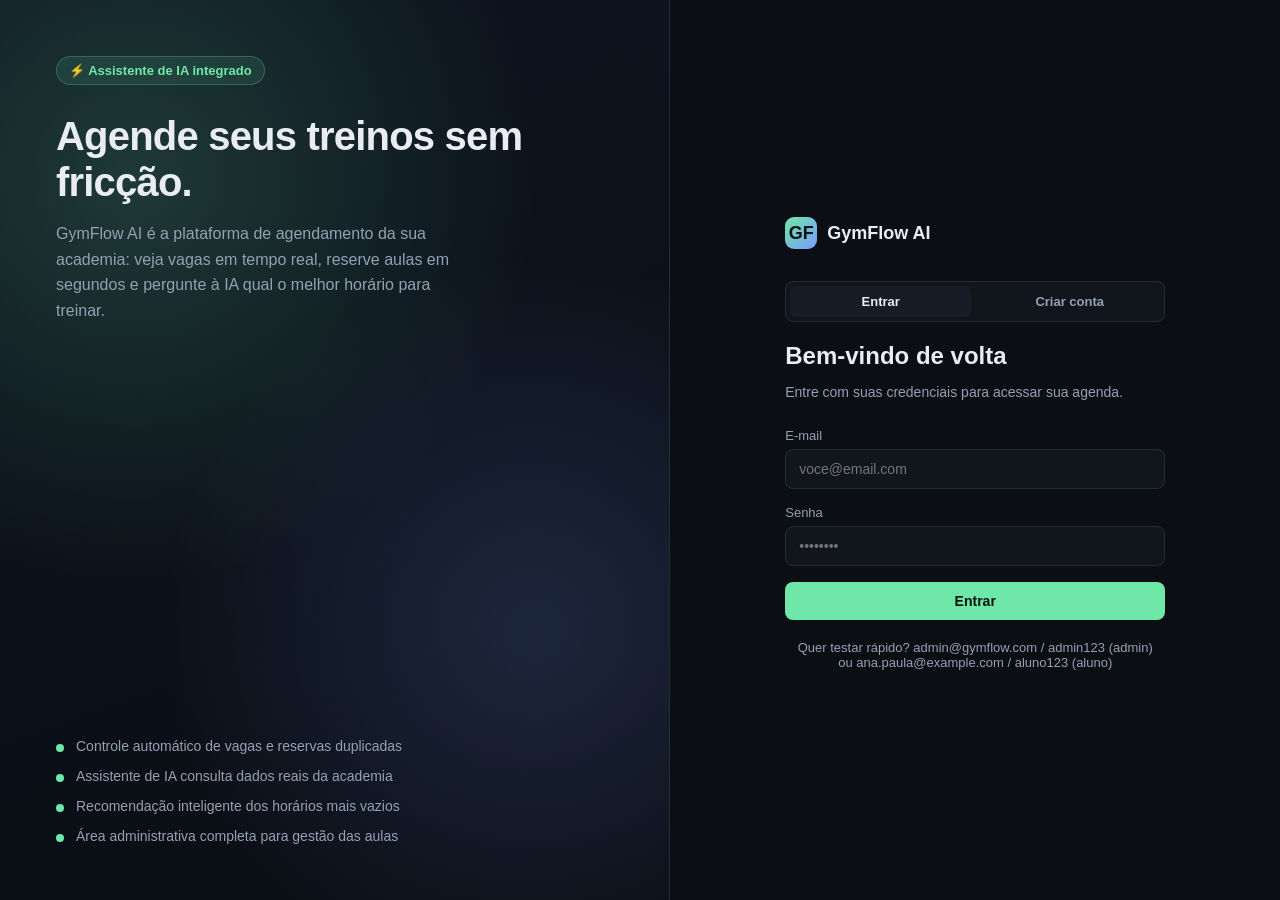
==== frontend/index.html @ c5253ece "Cria projeto GymFlow AI: sistema de agendamento para academias com IA Backend FastAPI + SQLAlchemy +" ====
<!DOCTYPE html>
<html lang="pt-BR">
<head>
  <meta charset="UTF-8" />
  <meta name="viewport" content="width=device-width, initial-scale=1.0" />
  <title>GymFlow AI — Entrar</title>
  <link rel="stylesheet" href="css/style.css" />
</head>
<body>
  <div class="auth-shell">
    <div class="auth-visual">
      <div>
        <span class="tag">⚡ Assistente de IA integrado</span>
        <h1>Agende seus treinos sem fricção.</h1>
        <p>
          GymFlow AI é a plataforma de agendamento da sua academia: veja vagas em
          tempo real, reserve aulas em segundos e pergunte à IA qual o melhor
          horário para treinar.
        </p>
      </div>
      <div class="feature-list">
        <div class="item"><span class="dot"></span> Controle automático de vagas e reservas duplicadas</div>
        <div class="item"><span class="dot"></span> Assistente de IA consulta dados reais da academia</div>
        <div class="item"><span class="dot"></span> Recomendação inteligente dos horários mais vazios</div>
        <div class="item"><span class="dot"></span> Área administrativa completa para gestão das aulas</div>
      </div>
    </div>

    <div class="auth-form-side">
      <div class="auth-card">
        <div class="brand">
          <span class="logo">GF</span>
          GymFlow AI
        </div>

        <div class="role-toggle">
          <button type="button" id="tab-login" class="active">Entrar</button>
          <button type="button" id="tab-register">Criar conta</button>
        </div>

        <div id="alert-box"></div>

        <form id="login-form">
          <h2>Bem-vindo de volta</h2>
          <p class="subtitle">Entre com suas credenciais para acessar sua agenda.</p>
          <div class="field">
            <label for="login-email">E-mail</label>
            <input type="email" id="login-email" required placeholder="voce@email.com" />
          </div>
          <div class="field">
            <label for="login-password">Senha</label>
            <input type="password" id="login-password" required placeholder="••••••••" />
          </div>
          <button type="submit" class="btn btn-primary btn-block">Entrar</button>
          <p class="form-footer">
            Quer testar rápido? admin@gymflow.com / admin123 (admin)<br />
            ou ana.paula@example.com / aluno123 (aluno)
          </p>
        </form>

        <form id="register-form" class="hidden">
          <h2>Criar sua conta</h2>
          <p class="subtitle">Cadastre-se como aluno para começar a reservar aulas.</p>
          <div class="field">
            <label for="register-name">Nome completo</label>
            <input type="text" id="register-name" required placeholder="Seu nome" />
          </div>
          <div class="field">
            <label for="register-email">E-mail</label>
            <input type="email" id="register-email" required placeholder="voce@email.com" />
          </div>
          <div class="field">
            <label for="register-password">Senha</label>
            <input type="password" id="register-password" required minlength="6" placeholder="Mínimo 6 caracteres" />
          </div>
          <button type="submit" class="btn btn-primary btn-block">Criar conta</button>
        </form>
      </div>
    </div>
  </div>

  <script src="js/api.js"></script>
  <script src="js/auth.js"></script>
</body>
</html>
---- frontend/css/style.css ----
:root {
  --bg: #0b0f14;
  --bg-soft: #11161d;
  --surface: #161d26;
  --surface-hover: #1c2530;
  --border: #232d3a;
  --text: #e9edf3;
  --text-dim: #93a1b3;
  --text-faint: #5c6a7d;
  --primary: #6ee7a8;
  --primary-strong: #34d399;
  --primary-ink: #04140c;
  --accent: #7c9bff;
  --danger: #ff6b6b;
  --danger-bg: rgba(255, 107, 107, 0.12);
  --warning: #ffb454;
  --radius-sm: 8px;
  --radius: 14px;
  --radius-lg: 20px;
  --shadow: 0 10px 30px rgba(0, 0, 0, 0.35);
  --font: -apple-system, BlinkMacSystemFont, "Segoe UI", Roboto, Helvetica, Arial, sans-serif;
}

* { box-sizing: border-box; }

html, body {
  margin: 0;
  padding: 0;
  background: var(--bg);
  color: var(--text);
  font-family: var(--font);
  min-height: 100vh;
}

a { color: inherit; }

.hidden { display: none !important; }

/* ---------- Layout: auth pages ---------- */
.auth-shell {
  min-height: 100vh;
  display: grid;
  grid-template-columns: 1.1fr 1fr;
}

@media (max-width: 900px) {
  .auth-shell { grid-template-columns: 1fr; }
  .auth-visual { display: none; }
}

.auth-visual {
  background:
    radial-gradient(circle at 20% 20%, rgba(110, 231, 168, 0.18), transparent 45%),
    radial-gradient(circle at 80% 70%, rgba(124, 155, 255, 0.16), transparent 45%),
    linear-gradient(160deg, #0d1420, #0a0e14);
  padding: 56px;
  display: flex;
  flex-direction: column;
  justify-content: space-between;
  border-right: 1px solid var(--border);
}

.auth-visual .tag {
  display: inline-flex;
  gap: 8px;
  align-items: center;
  font-size: 13px;
  font-weight: 600;
  color: var(--primary);
  background: rgba(110, 231, 168, 0.1);
  border: 1px solid rgba(110, 231, 168, 0.25);
  padding: 6px 12px;
  border-radius: 999px;
  width: fit-content;
}

.auth-visual h1 {
  font-size: 40px;
  line-height: 1.15;
  margin: 28px 0 12px;
  letter-spacing: -0.02em;
}

.auth-visual p {
  color: var(--text-dim);
  font-size: 16px;
  max-width: 420px;
  line-height: 1.6;
}

.feature-list {
  display: flex;
  flex-direction: column;
  gap: 14px;
  margin-top: 36px;
}

.feature-list .item {
  display: flex;
  gap: 12px;
  align-items: flex-start;
  color: var(--text-dim);
  font-size: 14px;
}

.feature-list .dot {
  width: 8px; height: 8px; border-radius: 50%;
  background: var(--primary);
  margin-top: 6px;
  flex-shrink: 0;
}

.auth-form-side {
  display: flex;
  align-items: center;
  justify-content: center;
  padding: 40px 24px;
}

.auth-card {
  width: 100%;
  max-width: 380px;
}

.brand {
  display: flex;
  align-items: center;
  gap: 10px;
  font-weight: 700;
  font-size: 18px;
  margin-bottom: 32px;
}

.brand .logo {
  width: 32px; height: 32px;
  border-radius: 9px;
  background: linear-gradient(135deg, var(--primary), var(--accent));
  display: flex; align-items: center; justify-content: center;
  color: var(--primary-ink);
  font-weight: 800;
}

.auth-card h2 { font-size: 24px; margin: 0 0 6px; }
.auth-card .subtitle { color: var(--text-dim); font-size: 14px; margin-bottom: 28px; }

.field { margin-bottom: 16px; }
.field label {
  display: block;
  font-size: 13px;
  color: var(--text-dim);
  margin-bottom: 6px;
  font-weight: 500;
}

input, select, textarea {
  width: 100%;
  background: var(--bg-soft);
  border: 1px solid var(--border);
  color: var(--text);
  padding: 11px 13px;
  border-radius: var(--radius-sm);
  font-size: 14px;
  font-family: inherit;
  outline: none;
  transition: border-color 0.15s ease, box-shadow 0.15s ease;
}

input:focus, select:focus, textarea:focus {
  border-color: var(--primary-strong);
  box-shadow: 0 0 0 3px rgba(52, 211, 153, 0.15);
}

.btn {
  display: inline-flex;
  align-items: center;
  justify-content: center;
  gap: 8px;
  border: none;
  border-radius: var(--radius-sm);
  padding: 11px 18px;
  font-size: 14px;
  font-weight: 600;
  cursor: pointer;
  transition: transform 0.1s ease, opacity 0.15s ease, background 0.15s ease;
  font-family: inherit;
}

.btn:active { transform: scale(0.98); }
.btn-primary { background: var(--primary); color: var(--primary-ink); }
.btn-primary:hover { background: var(--primary-strong); }
.btn-secondary { background: var(--surface); color: var(--text); border: 1px solid var(--border); }
.btn-secondary:hover { background: var(--surface-hover); }
.btn-danger { background: var(--danger-bg); color: var(--danger); border: 1px solid rgba(255,107,107,0.25); }
.btn-danger:hover { background: rgba(255,107,107,0.2); }
.btn-block { width: 100%; }
.btn-sm { padding: 7px 12px; font-size: 13px; }
.btn:disabled { opacity: 0.5; cursor: not-allowed; }

.form-footer {
  margin-top: 20px;
  font-size: 13px;
  color: var(--text-dim);
  text-align: center;
}
.form-footer button {
  background: none; border: none; color: var(--primary); cursor: pointer;
  font-weight: 600; font-size: 13px; font-family: inherit; padding: 0;
}

.alert {
  padding: 10px 13px;
  border-radius: var(--radius-sm);
  font-size: 13px;
  margin-bottom: 16px;
  border: 1px solid transparent;
}
.alert-error { background: var(--danger-bg); color: var(--danger); border-color: rgba(255,107,107,0.25); }
.alert-success { background: rgba(110, 231, 168, 0.1); color: var(--primary); border-color: rgba(110, 231, 168, 0.25); }

.role-toggle {
  display: flex;
  gap: 8px;
  background: var(--bg-soft);
  border: 1px solid var(--border);
  border-radius: var(--radius-sm);
  padding: 4px;
  margin-bottom: 20px;
}
.role-toggle button {
  flex: 1;
  background: none;
  border: none;
  padding: 8px;
  border-radius: 6px;
  color: var(--text-dim);
  font-size: 13px;
  font-weight: 600;
  cursor: pointer;
  font-family: inherit;
}
.role-toggle button.active { background: var(--surface); color: var(--text); }

/* ---------- App shell (dashboard/admin) ---------- */
.app-shell { display: grid; grid-template-columns: 240px 1fr; min-height: 100vh; }
@media (max-width: 860px) { .app-shell { grid-template-columns: 1fr; } .sidebar { display: none; } }

.sidebar {
  background: var(--bg-soft);
  border-right: 1px solid var(--border);
  padding: 24px 16px;
  display: flex;
  flex-direction: column;
  gap: 6px;
}

.sidebar .brand { padding: 0 8px; margin-bottom: 28px; }

.nav-link {
  display: flex;
  align-items: center;
  gap: 10px;
  padding: 10px 12px;
  border-radius: var(--radius-sm);
  color: var(--text-dim);
  font-size: 14px;
  font-weight: 500;
  cursor: pointer;
  border: none;
  background: none;
  text-align: left;
  width: 100%;
  font-family: inherit;
}
.nav-link:hover { background: var(--surface); color: var(--text); }
.nav-link.active { background: var(--surface); color: var(--primary); }

.sidebar-footer {
  margin-top: auto;
  border-top: 1px solid var(--border);
  padding-top: 16px;
  display: flex;
  flex-direction: column;
  gap: 10px;
}

.user-chip {
  display: flex;
  align-items: center;
  gap: 10px;
  padding: 8px;
  font-size: 13px;
}
.avatar {
  width: 32px; height: 32px; border-radius: 50%;
  background: linear-gradient(135deg, var(--accent), var(--primary));
  display: flex; align-items: center; justify-content: center;
  font-weight: 700; font-size: 13px; color: #0a0e14; flex-shrink: 0;
}
.user-chip .name { font-weight: 600; color: var(--text); }
.user-chip .role { color: var(--text-faint); font-size: 12px; text-transform: capitalize; }

.main {
  padding: 32px 40px;
  max-width: 1200px;
  width: 100%;
}
@media (max-width: 640px) { .main { padding: 20px; } }

.topbar {
  display: flex;
  justify-content: space-between;
  align-items: flex-start;
  margin-bottom: 28px;
  flex-wrap: wrap;
  gap: 16px;
}
.topbar h1 { font-size: 26px; margin: 0 0 4px; letter-spacing: -0.01em; }
.topbar p { color: var(--text-dim); margin: 0; font-size: 14px; }

.stat-grid {
  display: grid;
  grid-template-columns: repeat(auto-fit, minmax(180px, 1fr));
  gap: 16px;
  margin-bottom: 28px;
}
.stat-card {
  background: var(--surface);
  border: 1px solid var(--border);
  border-radius: var(--radius);
  padding: 18px 20px;
}
.stat-card .label { color: var(--text-dim); font-size: 13px; margin-bottom: 8px; }
.stat-card .value { font-size: 28px; font-weight: 700; letter-spacing: -0.02em; }
.stat-card .value.accent { color: var(--primary); }

.filters {
  display: flex;
  gap: 10px;
  flex-wrap: wrap;
  margin-bottom: 22px;
}
.filters select, .filters input { width: auto; min-width: 160px; }

.class-grid {
  display: grid;
  grid-template-columns: repeat(auto-fill, minmax(280px, 1fr));
  gap: 16px;
}

.card {
  background: var(--surface);
  border: 1px solid var(--border);
  border-radius: var(--radius);
  padding: 20px;
}

.class-card { display: flex; flex-direction: column; gap: 12px; }
.class-card .top-row { display: flex; justify-content: space-between; align-items: flex-start; gap: 10px; }
.class-card .category-badge {
  font-size: 11px; font-weight: 700; text-transform: uppercase; letter-spacing: 0.04em;
  color: var(--accent); background: rgba(124, 155, 255, 0.12);
  padding: 4px 9px; border-radius: 999px;
}
.class-card h3 { margin: 0; font-size: 17px; }
.class-card .meta { color: var(--text-dim); font-size: 13px; display: flex; flex-direction: column; gap: 4px; }
.class-card .meta span { display: flex; align-items: center; gap: 6px; }

.spots-indicator { display: flex; align-items: center; gap: 8px; font-size: 13px; }
.spots-bar { flex: 1; height: 6px; border-radius: 999px; background: var(--bg-soft); overflow: hidden; }
.spots-bar-fill { height: 100%; border-radius: 999px; background: var(--primary); transition: width 0.2s ease; }
.spots-bar-fill.warn { background: var(--warning); }
.spots-bar-fill.full { background: var(--danger); }
.spots-label { color: var(--text-dim); white-space: nowrap; font-variant-numeric: tabular-nums; }

.badge { font-size: 11px; font-weight: 700; padding: 3px 8px; border-radius: 999px; }
.badge-full { background: var(--danger-bg); color: var(--danger); }
.badge-confirmed { background: rgba(110,231,168,0.12); color: var(--primary); }
.badge-cancelled { background: var(--bg-soft); color: var(--text-faint); }

.empty-state {
  text-align: center;
  padding: 60px 20px;
  color: var(--text-dim);
}
.empty-state .icon { font-size: 36px; margin-bottom: 12px; }

.list { display: flex; flex-direction: column; gap: 12px; }
.list-item {
  background: var(--surface);
  border: 1px solid var(--border);
  border-radius: var(--radius);
  padding: 16px 20px;
  display: flex;
  justify-content: space-between;
  align-items: center;
  gap: 16px;
  flex-wrap: wrap;
}
.list-item .info h4 { margin: 0 0 4px; font-size: 15px; }
.list-item .info p { margin: 0; color: var(--text-dim); font-size: 13px; }

/* ---------- Chat ---------- */
.chat-shell {
  background: var(--surface);
  border: 1px solid var(--border);
  border-radius: var(--radius-lg);
  display: flex;
  flex-direction: column;
  height: 70vh;
  max-height: 640px;
  overflow: hidden;
}
.chat-messages {
  flex: 1;
  overflow-y: auto;
  padding: 24px;
  display: flex;
  flex-direction: column;
  gap: 16px;
}
.msg { display: flex; gap: 10px; max-width: 82%; }
.msg.user { align-self: flex-end; flex-direction: row-reverse; }
.msg .avatar { width: 28px; height: 28px; font-size: 11px; }
.msg .bubble {
  padding: 12px 15px;
  border-radius: 14px;
  font-size: 14px;
  line-height: 1.55;
  white-space: pre-wrap;
}
.msg.assistant .bubble { background: var(--bg-soft); border: 1px solid var(--border); border-top-left-radius: 4px; }
.msg.user .bubble { background: var(--primary); color: var(--primary-ink); border-top-right-radius: 4px; font-weight: 500; }
.msg .tools-used { font-size: 11px; color: var(--text-faint); margin-top: 6px; }

.chat-suggestions {
  display: flex;
  gap: 8px;
  flex-wrap: wrap;
  padding: 0 24px 16px;
}
.chip {
  background: var(--bg-soft);
  border: 1px solid var(--border);
  color: var(--text-dim);
  padding: 7px 12px;
  border-radius: 999px;
  font-size: 12px;
  cursor: pointer;
  font-family: inherit;
}
.chip:hover { color: var(--text); border-color: var(--primary-strong); }

.chat-input-row {
  display: flex;
  gap: 10px;
  padding: 16px 20px;
  border-top: 1px solid var(--border);
}
.chat-input-row input { flex: 1; }

/* ---------- Tabs ---------- */
.tabs { display: flex; gap: 4px; border-bottom: 1px solid var(--border); margin-bottom: 24px; }
.tab-btn {
  background: none; border: none; color: var(--text-dim);
  padding: 10px 16px; font-size: 14px; font-weight: 500; cursor: pointer;
  border-bottom: 2px solid transparent; font-family: inherit;
}
.tab-btn.active { color: var(--text); border-color: var(--primary); }

/* ---------- Admin forms ---------- */
.form-grid { display: grid; grid-template-columns: repeat(auto-fit, minmax(200px, 1fr)); gap: 14px; }
.form-card { margin-bottom: 24px; }
.form-card h3 { margin: 0 0 4px; font-size: 16px; }
.form-card .desc { color: var(--text-dim); font-size: 13px; margin: 0 0 18px; }
.form-actions { margin-top: 6px; display: flex; justify-content: flex-end; }

table { width: 100%; border-collapse: collapse; font-size: 13px; }
th { text-align: left; color: var(--text-dim); font-weight: 600; padding: 10px 12px; border-bottom: 1px solid var(--border); }
td { padding: 10px 12px; border-bottom: 1px solid var(--border); }
tr:last-child td { border-bottom: none; }

.loading { color: var(--text-faint); font-size: 13px; padding: 20px 0; }

.toast-container { position: fixed; top: 20px; right: 20px; display: flex; flex-direction: column; gap: 10px; z-index: 100; }
.toast {
  background: var(--surface); border: 1px solid var(--border); border-radius: var(--radius-sm);
  padding: 12px 16px; font-size: 13px; box-shadow: var(--shadow); min-width: 220px;
  animation: toast-in 0.2s ease;
}
.toast.error { border-color: rgba(255,107,107,0.4); color: var(--danger); }
.toast.success { border-color: rgba(110,231,168,0.4); color: var(--primary); }
@keyframes toast-in { from { opacity: 0; transform: translateY(-8px); } to { opacity: 1; transform: translateY(0); } }
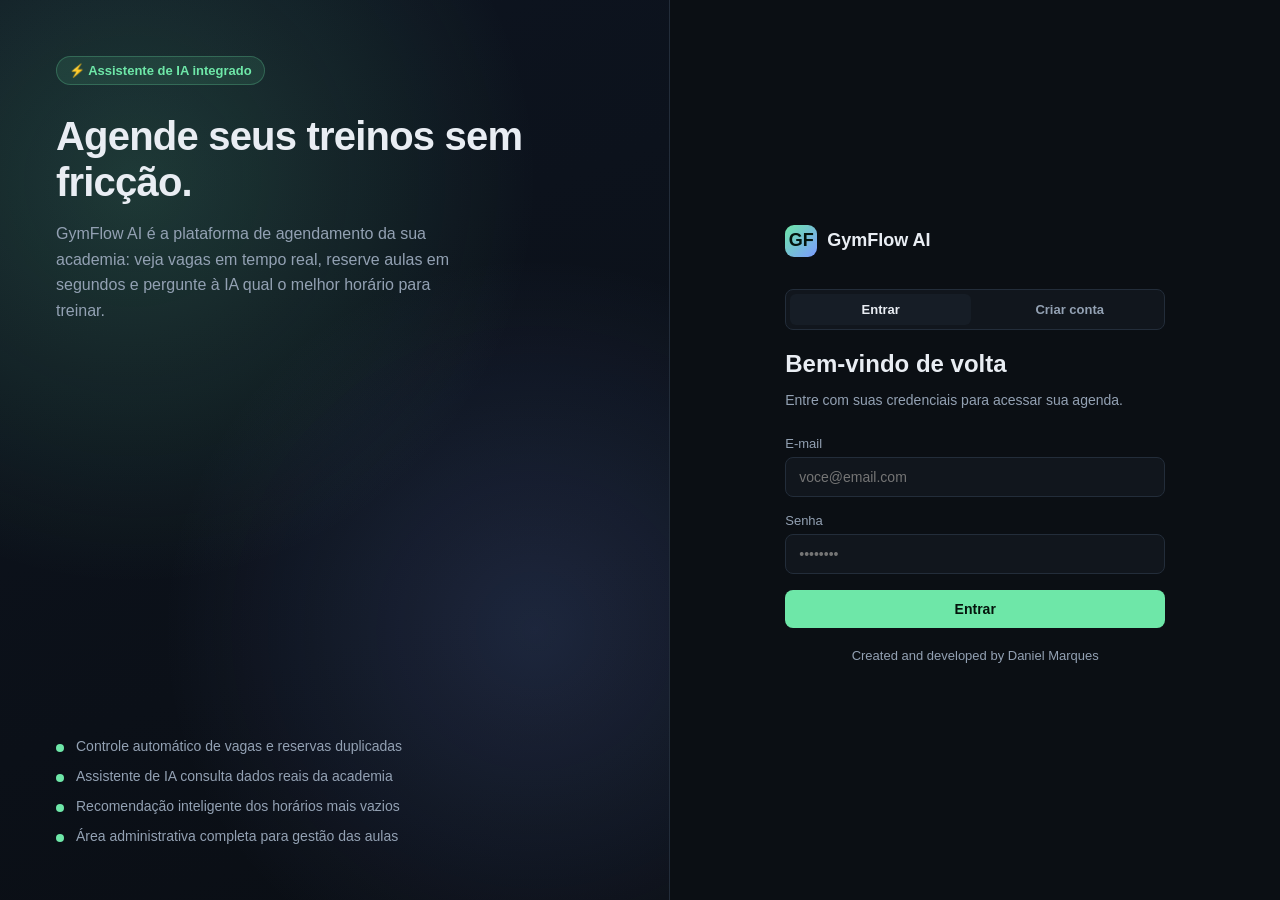
==== commit 69975d46: "Substitui credenciais de teste por crédito de autoria no login Co-Authored-By: Claude Sonnet 5 <nore" ====
--- a/frontend/index.html
+++ b/frontend/index.html
@@ -52,10 +52,7 @@
             <input type="password" id="login-password" required placeholder="••••••••" />
           </div>
           <button type="submit" class="btn btn-primary btn-block">Entrar</button>
-          <p class="form-footer">
-            Quer testar rápido? admin@gymflow.com / admin123 (admin)<br />
-            ou ana.paula@example.com / aluno123 (aluno)
-          </p>
+          <p class="form-footer">Created and developed by Daniel Marques</p>
         </form>
 
         <form id="register-form" class="hidden">
@@ -79,6 +76,7 @@
     </div>
   </div>
 
+  <script src="js/config.js"></script>
   <script src="js/api.js"></script>
   <script src="js/auth.js"></script>
 </body>
